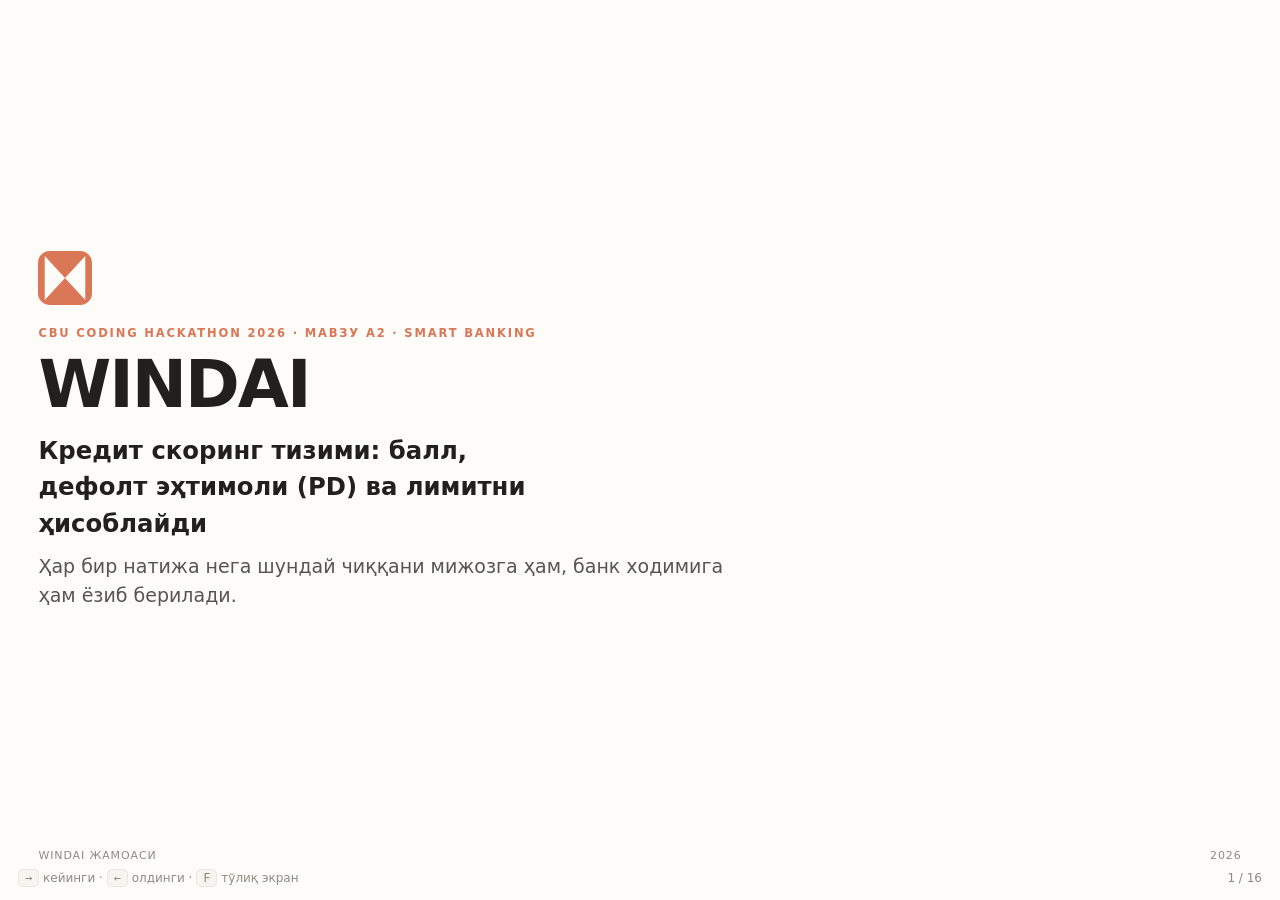
==== taqdimot.html @ a3494e6a "Taqdimot matni tabiiy o'zbek tiliga qayta yozildi - muqovadagi shior olib tashlandi: endi tizim NIMA" ====
<!doctype html><html lang="uz"><head><meta charset="utf-8">
<meta name="viewport" content="width=device-width,initial-scale=1">
<title>WINDAI — тақдимот</title><style>
:root{--base:#FDFCF8;--card:#fff;--raised:#F6F5F0;--hair:#E8E6DF;--ink:#21201D;
  --dim:#575550;--faint:#8E8A83;--accent:#D97757;--ok:#5c7f66;--bad:#B15E5E;--mid:#C88D4B}
*{box-sizing:border-box;margin:0;padding:0}
html,body{height:100%}
body{background:var(--base);color:var(--ink);overflow:hidden;
  font:15px/1.5 Inter,-apple-system,"Segoe UI",system-ui,sans-serif}
.slide{position:absolute;inset:0;display:none;flex-direction:column;
  padding:2.6vh 3vw 4vh;max-width:1660px;margin:0 auto}
.slide.on{display:flex}
.tag{font-size:11.5px;letter-spacing:.16em;text-transform:uppercase;font-weight:700;
  color:var(--accent);margin-bottom:7px}
h1{font-size:clamp(36px,5.4vw,66px);line-height:1.05;letter-spacing:-.03em;font-weight:700}
h2{font-size:clamp(21px,2.6vw,33px);line-height:1.15;letter-spacing:-.022em;
  font-weight:700;margin-bottom:14px}
h2 b,h1 b{color:var(--accent)}
.body{flex:1;min-height:0;display:grid;gap:22px}
.grid-std{grid-template-columns:minmax(250px,.5fr) 2.5fr}
.grid-wide{grid-template-columns:minmax(240px,.42fr) 3fr}
.txt{display:flex;flex-direction:column;justify-content:center;gap:9px;min-width:0}
.p{background:var(--raised);border-radius:11px;padding:10px 13px;font-size:13.5px;
  line-height:1.45}
.p b{color:var(--accent)}
.shot{display:flex;align-items:center;justify-content:center;min-height:0;position:relative}
.shot img,.shot iframe{max-width:100%;max-height:100%;width:auto;height:auto;
  min-width:0;
  border:1px solid var(--hair);border-radius:13px;background:#fff;
  box-shadow:0 10px 34px rgba(0,0,0,.10);display:block}
.shot iframe{width:100%;height:100%}
.shots-col{display:grid;grid-template-rows:1fr 1fr;gap:12px;min-height:0}
.shots-col .shot{min-height:0}
.live{position:absolute;right:16px;bottom:16px;z-index:3;background:var(--accent);
  color:#fff;border:0;border-radius:999px;padding:11px 21px;cursor:pointer;
  font:600 14px Inter,system-ui,sans-serif;box-shadow:0 6px 18px rgba(217,119,87,.45)}
.live:hover{filter:brightness(1.07)}
.grow{flex:1;display:flex;flex-direction:column;justify-content:center;min-height:0}
.grow > .gloss3{align-self:stretch}
.grid{display:grid;gap:13px}
.g2{grid-template-columns:1fr 1fr}.g3{grid-template-columns:repeat(3,1fr)}
.g4{grid-template-columns:repeat(4,1fr)}
.card{background:var(--card);border:1px solid var(--hair);border-radius:13px;
  padding:18px 20px;box-shadow:0 1px 3px rgba(0,0,0,.04)}
/* матнли слайдларда карточкалар баландликни тўлдиради ва катта ёзувда */
.grow > .grid{flex:1;min-height:0;max-height:60vh;margin:auto 0;
  align-content:stretch;grid-auto-rows:1fr}
.grow > .grid > .card{display:flex;flex-direction:column;justify-content:center}
.grow > .grid > .card > p{font-size:clamp(14px,1.35vw,17.5px);line-height:1.5}
.lbl{font-size:10.5px;letter-spacing:.14em;text-transform:uppercase;font-weight:700;
  color:var(--faint);margin-bottom:7px}
.kpi{font-size:clamp(24px,2.8vw,40px);font-weight:700;letter-spacing:-.03em;line-height:1.05;
  font-variant-numeric:tabular-nums}
.sub{font-size:12px;color:var(--dim);margin-top:5px}
.ok{color:var(--ok)}.bad{color:var(--bad)}
.pill{display:inline-block;background:var(--raised);border:1px solid var(--hair);
  border-radius:999px;padding:4px 12px;font-size:12px;font-weight:600;margin:3px 4px 0 0}
.pill.d:before{content:"✓ ";color:var(--ok);font-weight:800}
.foot{display:flex;justify-content:space-between;font-size:11px;color:var(--faint);
  letter-spacing:.08em;text-transform:uppercase;margin-top:10px}
.num{position:fixed;right:18px;bottom:13px;font-size:12px;color:var(--faint);z-index:5}
.hint{position:fixed;left:18px;bottom:13px;font-size:12px;color:var(--faint)}
kbd{background:var(--raised);border:1px solid var(--hair);border-radius:5px;padding:1px 6px}
.mark{width:54px;height:54px;margin-bottom:20px}
.flow{display:flex;align-items:center;gap:7px;flex-wrap:wrap;margin:16px 0}
.flow .st{background:var(--card);border:1px solid var(--hair);border-radius:999px;
  padding:8px 15px;font-weight:600;font-size:12.5px;white-space:nowrap}
.flow .st em{display:block;font-style:normal;font-size:10px;color:var(--faint);font-weight:500}
.flow .ar{color:var(--accent);font-weight:700}
table{border-collapse:collapse;width:100%;font-size:13.5px}
th,td{text-align:left;padding:7px 11px;border-bottom:1px solid var(--hair)}
th{font-size:10px;letter-spacing:.12em;text-transform:uppercase;color:var(--faint)}
td.r,th.r{text-align:right;font-variant-numeric:tabular-nums}
/* глоссарий */
.gloss3{display:grid;grid-template-columns:repeat(3,1fr);gap:12px;align-content:start;min-height:0;overflow:auto}
.gloss3 .term{background:var(--card);border:1px solid var(--hair);border-radius:11px;padding:12px 14px;font-size:13px;line-height:1.5;color:var(--dim)}
.gloss3 .term b{color:var(--accent)}
.gloss{display:grid;grid-template-columns:repeat(3,1fr);gap:10px;min-height:0;
  overflow:auto;align-content:start}
.term{background:var(--card);border:1px solid var(--hair);border-radius:11px;padding:11px 13px}
.term b{display:block;color:var(--accent);font-size:14px;margin-bottom:3px}
.term span{font-size:12.5px;line-height:1.42;color:var(--dim)}
@media(max-width:1000px){.body{grid-template-columns:1fr!important}
  .slide{overflow-y:auto}body{overflow:auto}.gloss{grid-template-columns:1fr}}
</style></head><body><section class="slide on"><div class="grow">
<svg class="mark" viewBox="0 0 32 32"><mask id="m"><rect width="32" height="32" fill="#fff"/>
<path d="M4 3 L16 16 L4 29 Z M28 3 L16 16 L28 29 Z" fill="#000"/></mask>
<rect width="32" height="32" rx="7" fill="#D97757" mask="url(#m)"/></svg>
<div class="tag">CBU Coding Hackathon 2026 · мавзу A2 · Smart Banking</div>
<h1>WINDAI</h1>
<p style="font-size:clamp(17px,1.9vw,25px);font-weight:600;margin:14px 0 10px;max-width:30ch">
Кредит скоринг тизими: балл, дефолт эҳтимоли (PD) ва лимитни ҳисоблайди</p>
<p style="font-size:clamp(15px,1.5vw,19px);color:#575550;max-width:60ch">
Ҳар бир натижа нега шундай чиққани мижозга ҳам, банк ходимига ҳам ёзиб берилади.</p></div>
<div class="foot"><span>WINDAI жамоаси</span><span>2026</span></div></section><section class="slide"><div class="tag">муаммо</div><h2>Муаммо: балл бор, сабаб йўқ</h2><div class="grow"><div class="grid g2"><div class="card"><div class="lbl">Мижоз</div><p>Мижозга «рад этилди» деб жавоб боради, сабаби айтилмайди — нимани тузатишни билмайди.</p></div><div class="card"><div class="lbl">Текширувчи</div><p>Текширувчи сўраса, қарор қайси модел, қайси версия билан чиққанини кўрсатиб бўлмайди.</p></div><div class="card"><div class="lbl">Банк</div><p>Қатъий чегара яхши мижозни ҳам йўқотади. Кичикроқ лимит берилса, мижоз қоларди.</p></div><div class="card"><div class="lbl">Хулоса</div><p><b>Фақат балл кўрсатилади, «нега» деган савол жавобсиз қолади.</b></p></div></div></div></section><section class="slide"><div class="tag">стек</div><h2>Тизим нимадан қурилган</h2><div class="grow"><div class="grid g2"><div class="card"><p>Backend: Python, FastAPI, SQLite. WOE, логистик регрессия, binary search — <b>numpy ҳам, sklearn ҳам ишлатилмаган</b>, ҳаммаси қўлда ёзилган.</p></div><div class="card"><p>Frontend: тоза JS, фреймворк йўқ. Графиклар ва граф — қўлда чизилган SVG.</p></div><div class="card"><p>150 та автотест: журнал бутунлиги, рол чегаралари, бир вақтда кўп сўров.</p></div><div class="card"><p>Ишга тушириш: make run ёки docker compose up.</p></div></div></div></section><section class="slide"><div class="tag">роллар</div><h2>Ҳар рол ўз экранини кўради</h2><div class="body grid-std"><div class="txt"><div class="p">Мижоз менежери: ариза киритади, қарорни мижозга тушунарли тилда ўқийди.</div><div class="p">Андеррайтер: қайси омил қанча балл бергани, ўхшаш мижозлар, якуний тасдиқ.</div><div class="p">Риск менежери: портфель, чегаралар, скоркарта версиялари.</div><div class="p">Администратор: фойдаланувчилар ва аудит журнали.</div><div class="p"><b>Рухсат йўқ бўлим яширилмайди</b> — қулф белгиси билан кўриниб туради.</div></div><div class="shot"><img src="[data-uri]"></div></div></section><section class="slide"><div class="tag">ариза</div><h2>Рақам киритилди — ҳисоб дарҳол ўзгаради</h2><div class="body grid-wide"><div class="txt"><div class="p">Даромад, мажбурият, муддат киритилади. <b>Тўлов, DTI ва қўлда қоладиган пул шу заҳоти қайта ҳисобланади.</b></div><div class="p">Формула сервердагиси билан бир хил. Экрандаги рақам қарордагидан фарқ қилмайди.</div><div class="p">Тайёр сценарийлар: ишончли, чегаравий, юқори хавф. Демо бир босишда очилади.</div><div class="p">Ҳар майдон остида изоҳ: қайси қиймат автомат радга олиб келади.</div></div><div class="shot"><img src="[data-uri]"></div></div></section><section class="slide"><div class="tag">қарор</div><h2>Битта қарор — икки хил изоҳ</h2><div class="body grid-std"><div class="txt"><div class="p">Мижозга содда гаплар: нима ёрдам берди, нима халақит қилди, нимани тузатса бўлади.</div><div class="p">Ходимга аниқ ҳисоб: «DTI юқори −20 балл», «стаж узун +10 балл».</div><div class="p"><b>Ҳиссалар йиғиндиси баллга тенг.</b> Тахмин эмас, оддий арифметика.</div><div class="p">Балл, PD ва лимит — бир экранда.</div></div><div class="shot"><img src="[data-uri]"></div></div></section><section class="slide"><div class="tag">counter-offer</div><h2>Рад ўрнига кичикроқ таклиф</h2><div class="body grid-std"><div class="txt"><div class="p">Сўралган сумма кўтармаса, тизим binary search билан энг катта хавфсиз лимитни топади.</div><div class="p">Мижоз «йўқ» эмас, <b>«мана шунчасини бера оламиз»</b> деган жавобни олади — ойлик тўлови билан.</div><div class="p">Банк мижозни йўқотмайди, хавф чегарадан ошмайди.</div><div class="p">Бу таклиф ҳам изоҳланади: нега айнан шу сумма.</div></div><div class="shot"><img src="[data-uri]"></div></div></section><section class="slide"><div class="tag">андеррайтер</div><h2>Портфель уч зонага бўлинади</h2><div class="body grid-wide"><div class="txt"><div class="p">Яшил — ишончли аризалар, автомат ўтади. Сариқ — чегарадаги ҳолатлар, <b>ходим вақти шу ерга кетади</b>. Қизил — рад ёки counter-offer.</div><div class="p">Зоналар ҳақиқий дефолт билан тасдиқланган: <b>4.0% · 5.6% · 28.7%</b>.</div><div class="p">Энг кўп учрайдиган рад сабаблари рўйхати бор — портфель нимадан қайтаётгани дарров кўринади.</div><div class="p">Ҳар қаторда балл, PD, қайси ходим кўргани ва сабаби ёзилган.</div></div><div class="shots-col"><div class="shot"><img src="[data-uri]"></div><div class="shot"><img src="[data-uri]"></div></div></div></section><section class="slide"><div class="tag">мижоз картаси</div><h2>Мижоз ҳақида ҳамма нарса бир экранда</h2><div class="body grid-std"><div class="txt"><div class="p">Профил, даромад, мажбуриятлар, ҳозирги тўлов юки — ҳаммаси бир жойда.</div><div class="p">12 ойлик пул оқими: кирим, чиқим, нақд ечиш, ой охиридаги қолдиқ.</div><div class="p">Мавжуд кредитлар, кечикишлар ва аввалги аризалар тарихи.</div><div class="p"><b>Менежер бошқа тизимга ўтмайди</b>, мижоздан бир нарсани қайта сўрамайди.</div></div><div class="shot"><img src="[data-uri]"></div></div></section><section class="slide"><div class="tag">ноу-хау</div><h2>Шунга ўхшаш мижозларда нима бўлган</h2><div class="body grid-wide"><div class="txt"><div class="p">WOE фазосида энг яқин 8–24 та мижоз топилади ва граф қилиб чизилади.</div><div class="p">Ҳар тугунда ўша мижознинг ҳақиқий натижаси: яшил — тўлаган, қизил — дефолтга кетган.</div><div class="p">Чизиқ қанча калта ва йўғон бўлса, профил шунча яқин. Пунктир — қўшнилар бир-бирига ҳам ўхшаш.</div><div class="p">Тугунни танлаб атрофини очиш мумкин — иккинчи даража қўшнилар қўшилади.</div><div class="p"><b>Бу башорат эмас, тарих.</b> Ходим фактга суянади.</div></div><div class="shot"><button class="live" data-live="/?tema=light&kirish=bekzod&amal=graf_ochish&mijoz=A000010&fokus=graf">▶ Жонли граф</button><img src="[data-uri]"></div></div></section><section class="slide"><div class="tag">модел</div><h2>Ҳар балл қаердан келгани кўринади</h2><div class="body grid-wide"><div class="txt"><div class="p">Ҳар белги учун ажратиш кучи ва энг хавфли гуруҳ кўрсатилади: «ишсиз — ўртачадан 5.5 марта кўп».</div><div class="p">Гуруҳлар одам тушунадиган ўлчовда: «52% дан юқори», «2.5 млн дан кам».</div><div class="p">Ҳар гуруҳда ҳақиқатан қанча мижоз дефолт қилгани ёзилган: <b>«100 мижоздан 31 таси»</b>.</div><div class="p">WOE ва β ўз жойида қолган, лекин экранни тўлдириб юбормайди.</div></div><div class="shot"><img src="[data-uri]"></div></div></section><section class="slide"><div class="tag">what-if</div><h2>«Агар шундай бўлса-чи?» — жавоби дарҳол</h2><div class="body grid-wide"><div class="txt"><div class="p">Даромадни ошириб, мажбуриятни камайтириб кўринг. <b>Балл ва лимит шу заҳоти ўзгаради.</b></div><div class="p">Мижозга аниқ маслаҳат бериш мумкин: «DTI ни туширсангиз, лимит мана шунча бўлади».</div><div class="p">Ҳар синов тўлиқ қарор кўринишида чиқади — қайси омил қанча балл бергани билан.</div><div class="p">Ҳеч нарса сақланмайди. Бу синов, ҳақиқий ариза эмас.</div></div><div class="shot"><img src="[data-uri]"></div></div></section><section class="slide"><div class="tag">аудит</div><h2>Қарорни кейин ўзгартириб бўлмайди</h2><div class="body grid-wide"><div class="txt"><div class="p">Ҳар қарор <b>SHA-256</b> занжирига ёзилади. Битта ёзув ўзгарса, занжир узилади ва бу дарров билинади.</div><div class="p">Базадаги триггерлар журналдан ўчириш ва таҳрирлашга йўл бермайди.</div><div class="p">SCD Type 2: эски скоркарта ўчмайди. Эски қарорни ўша пайтдаги модел билан қайта ҳисоблаб кўрсатамиз.</div><div class="p">Текширувчига жавоб тайёр: ким, қачон, қайси модел билан ва нега.</div></div><div class="shot"><img src="[data-uri]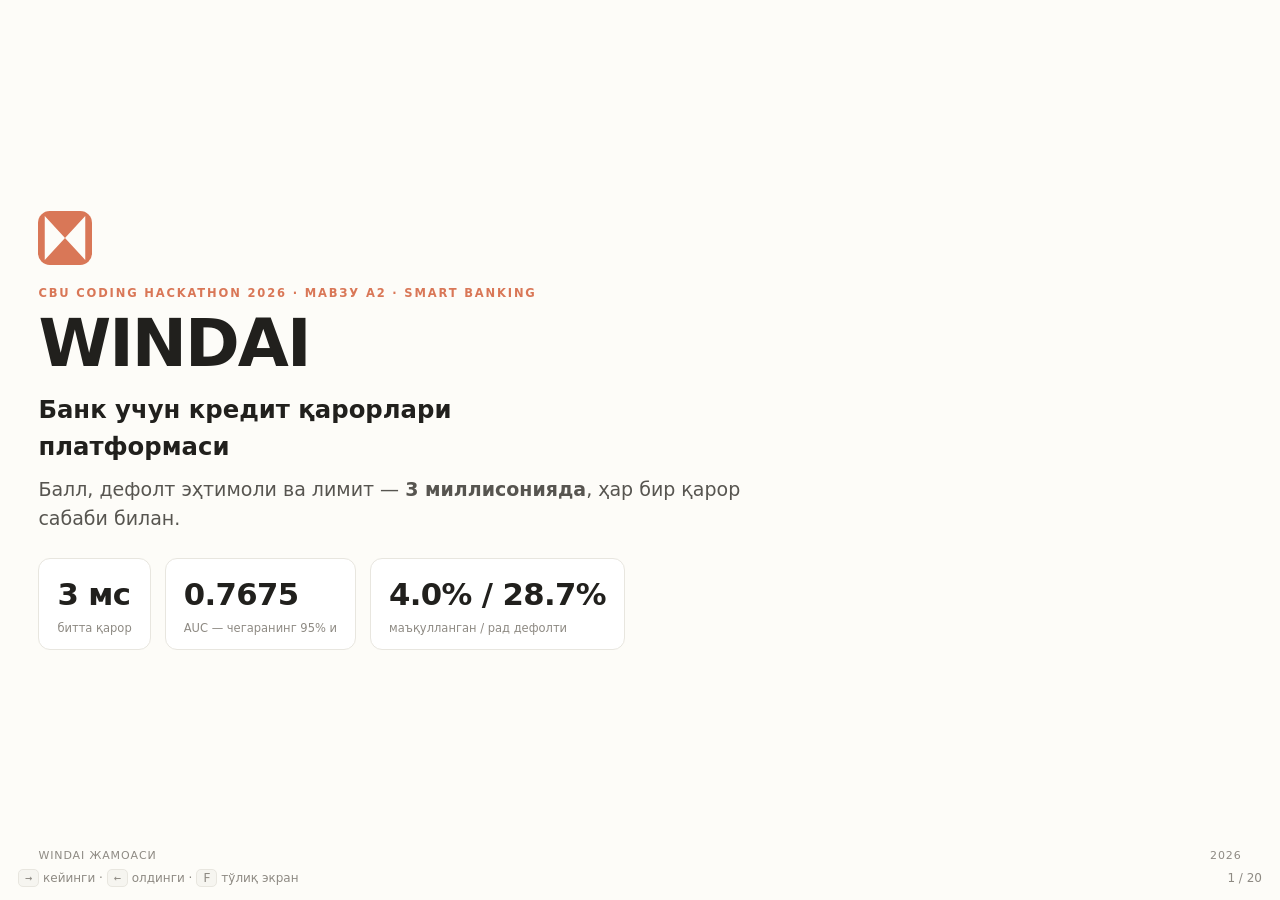
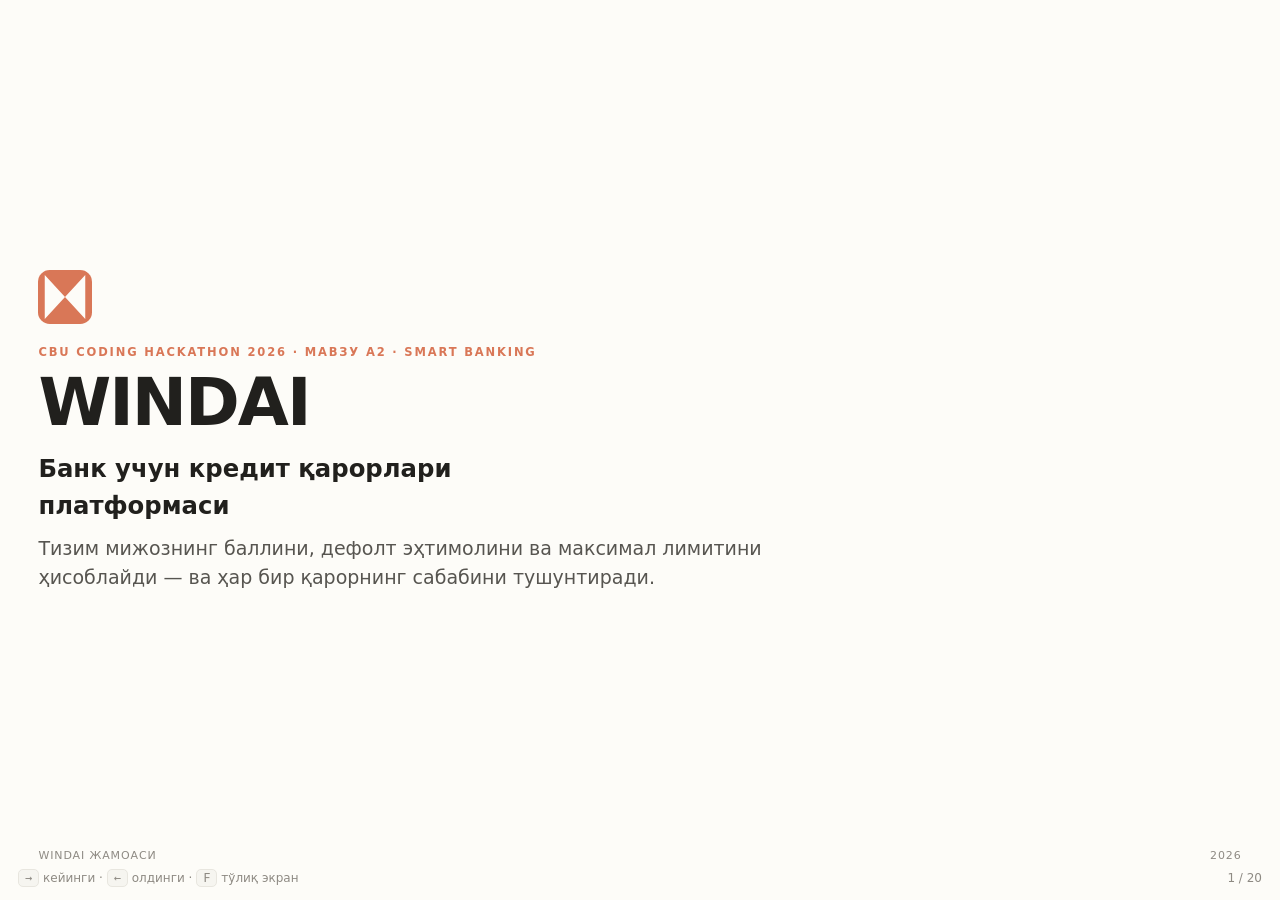
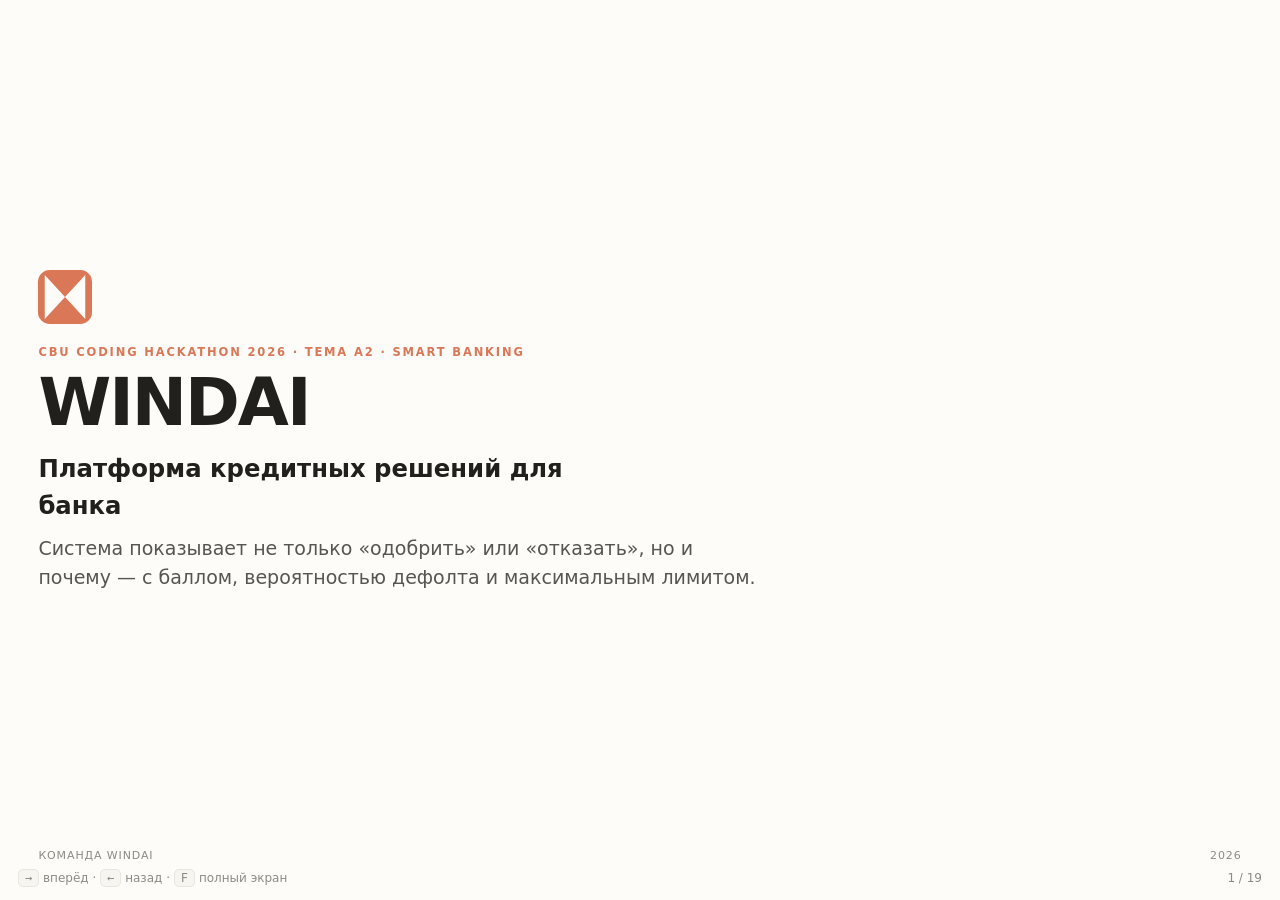
